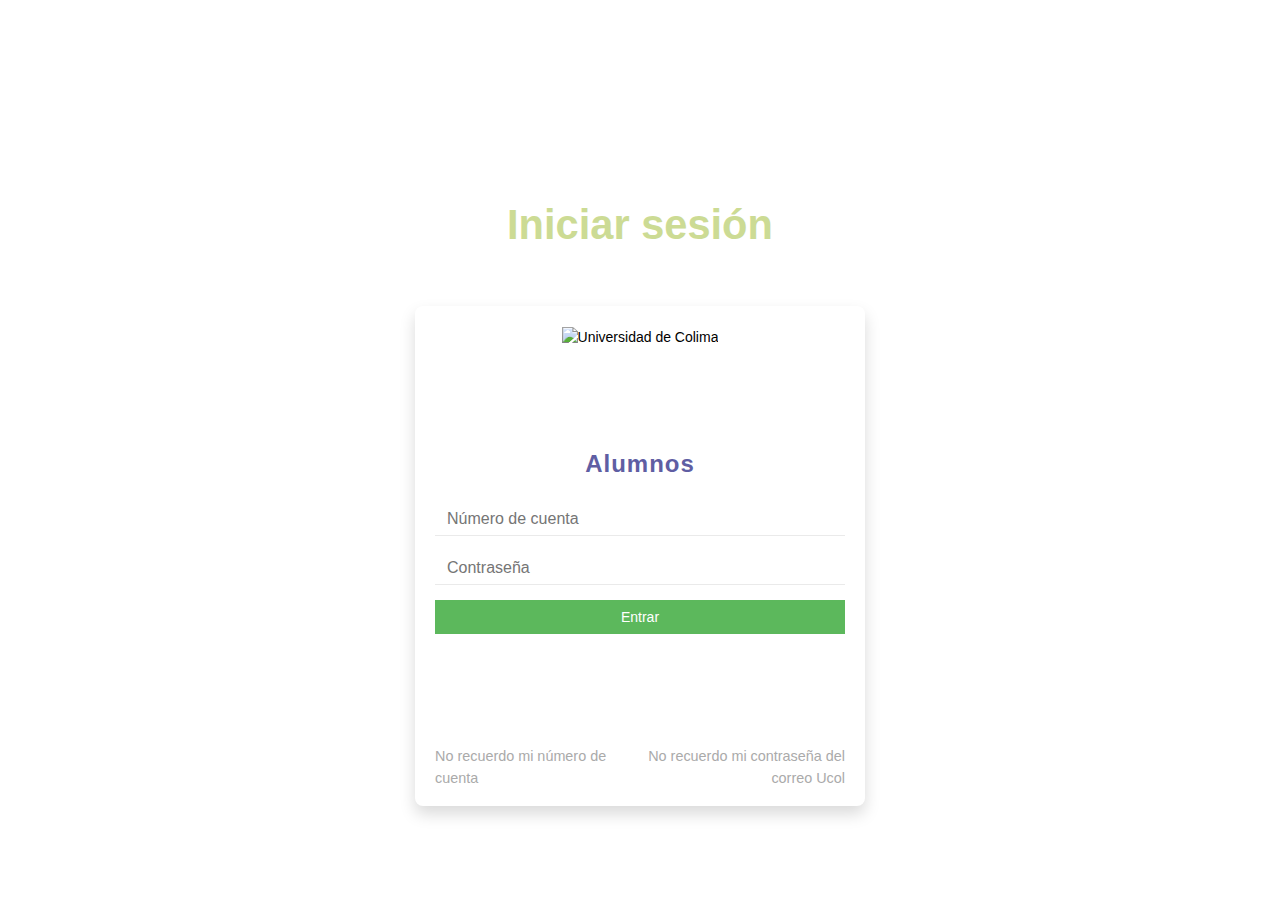
==== index.html @ 31c39993 "siceuc redesing" ====
<!DOCTYPE html>
<html lang="en" style class=" js flexbox flexboxlegacy canvas canvastext webgl no-touch geolocation postmessage no-websqldatabase indexeddb hashchange history draganddrop websockets rgba hsla multiplebgs backgroundsize borderimage borderradius boxshadow textshadow opacity cssanimations csscolumns cssgradients cssreflections csstransforms csstransforms3d csstransitions fontface generatedcontent video audio localstorage sessionstorage webworkers no-applicationcache svg inlinesvg smil svgclippaths">
    
<head>
    <!-- Tus enlaces existentes -->
    <meta charset="UTF-8">
    <meta http-equiv="X-UA-Compatible" content="IE=edge">
    <meta name="viewport" content="width=device-width, initial-scale=1.0">
    <!-- <link href="https://cdn.jsdelivr.net/npm/bootstrap@5.3.0-alpha1/dist/css/bootstrap.min.css" rel="stylesheet" integrity="sha384-GLhlTQ8iRABdZLl6O3oVMWSktQOp6b7In1Zl3/Jr59b6EGGoI1aFkw7cmDA6j6gD" crossorigin="anonymous"> -->
    <link rel="stylesheet" href='./css/homePage.css'>
    <title>SICEUC</title>
    <!-- Icono pestaña -->
    <link rel="shortcut icon" href="https://siceuc2.ucol.mx/cultural/Assets/images/logo-sitio/logo_udec_circle.png" type="image/x-icon">
    <!-- Agrega jQuery -->
    <script src="https://code.jquery.com/jquery-3.7.1.js" integrity="sha256-eKhayi8LEQwp4NKxN+CfCh+3qOVUtJn3QNZ0TciWLP4=" crossorigin="anonymous"></script>

    <!-- Otros estilos o scripts que necesites -->
</head>
<body>
    <!-- Encabezado -->
    <header class="main-header" id="header-container">
    </header>

    <script>
        // Cargar el encabezado con jQuery
        $(document).ready(function() {
            $("#header-container").load("src/header.html");
        });

        // Tu código JavaScript existente
    </script>

    <main class="main-content">
        <section class="container">
            <h2 class="title">Iniciar sesión</h2>
            <div class="login-form custom-card">
                <div class="login-form__logo">
                    <img src="https://siceuc2.ucol.mx/cultural/Assets/images/logo-sitio/logo_udec_circle.png" title="Universidad de Colima">
                </div>
                <div class="login-form__content">
                    <form method="post" class="form" novalidate="novalidate">
                        <input name="__RequestVerificationToken" type="hidden" value="ofzz5WLjTvuJb46Nli6tDVLuYkbbyh9YigRYWRlLOcjr4gD1P6aUFWO3AY60rYMm9Lrqje1QdmLwKec4j9kSbZ532_sO10HjIbiiGjCNwGA1">
                        <h2 class="subtitle">Alumnos</h2>
                        <div class="form-group col-xs-12">
                            <input autocomplete="off" class="form-control" data-val="true" data-val-number="El campo Número de cuenta debe ser un número." data-val-required="Este campo es requerido" id="al_cuenta" name="al_cuenta" placeholder="Número de cuenta" type="number" value="" maxlength="8">
                            <span class="field-validation-valid" data-valmsg-for="al_cuenta" data-valmsg-replace="true"></span>
                        </div>
                        <div class="form-group col-xs-12">
                            <input autocomplete="off" class="form-control" data-val="true" data-val-required="Este campo es requerido" id="al_clave" name="al_clave" placeholder="Contraseña" type="password">
                            <span class="field-validation-valid" data-valmsg-for="al_clave" data-valmsg-replace="true"></span>
                        </div>
                        <div class="form-group col-xs-12">
                            <button class="btn btn-success btn-block login" type="submit">Entrar</button>
                        </div>
                    </form>
                </div>
                <div class="login-form__help">
                    <span data-toggle="modal" data-target="#account-modal">
                        No recuerdo mi número de cuenta
                    </span>
                    <span data-toggle="modal" data-target="#password-modal">
                        No recuerdo mi contraseña del correo Ucol
                    </span>
                </div>
            </div>
        </section>
    </main>

    <!-- Pie de página -->
    <div id="footer-container"></div>

    <script>
        // Cargar el pie de página con jQuery
        $(document).ready(function() {
            //Con otro metodo
            $("#menu-container").load("src/menu.html");
        });
    </script>
</body>
</html>
---- css/homePage.css ----
* {
	margin: 0;
	padding: 0;
	box-sizing: border-box;
	font-family: var(--fuenteUcol);
}
*,
*:before,
*:after {
	-webkit-box-sizing: border-box;
	-moz-box-sizing: border-box;
	box-sizing: border-box;
}
body {
	font-family: var(--fuenteUcol);
	font-size: 14px;
	line-height: 1.5;
	text-align: left;
	margin-bottom: 1rem;
}
:root {
	--colorUcol: #ccdb94;
	--fuenteUcol: "Poppins", sans-serif;
	--primary: #5f5ea3;
	--secondary: #ccdb94;
	--neutral-500: #aaaaaa;
	--neutral-200: #fafafa;
	--neutral-300: #eaeaea;
	--neutral-600: #777777;
	--neutral-700: #465d72;
	--neutral-800: #1a1c2b;
	--semantic-error-000: #ffcccd;
	--semantic-error-900: #d95f61;
	--neutral-000: #ffffff;
	--semantic-info-000: #b4bceb;
	--semantic-info-900: #6777d1;
	--semantic-warning-900: #d9ac43;
	--semantic-warning-000: #ffefcc;
}
/* Fuente NUEVA */
.main-header {
	display: flex;
	height: 82px;
	justify-content: center;
	position: fixed;
	width: 100%;
	/* Poner siempre encima */
	z-index: 100;
}
.main-header__border {
	background-color: #b3c479;
	height: 25px;
	position: absolute;
	width: 100%;
}
.main-header__container {
	align-items: center;
	display: flex;
	justify-content: space-around;
	max-width: 1360px;
	position: relative;
	width: 100%;
}
.main-header__container > div {
	align-items: center;
	color: var(--neutral-800);
	display: flex;
	flex: 1;
	font-weight: 500;
	justify-content: center;
	padding-top: 20px;
	width: 100%;
}
.main-header__container .main-header__logo {
	align-items: center;
	background-color: var(--neutral-000);
	border-bottom-left-radius: 80px;
	border-bottom-right-radius: 80px;
	box-shadow: 0 0.5rem 1rem rgba(0, 0, 0, 0.15);
	display: flex;
	justify-content: center;
	height: 80px;
	margin-top: -20px;
	width: 300px;
	z-index: 10;
}
.main-header__container .module-title {
	display: flex;
	justify-content: flex-start;
	left: 0;
	padding-left: 10px;
	position: absolute;
}

@media only screen and (max-width: 600px) {
	.main-header__container .module-title .subtitle {
		display: none;
	}
}
@media screen and (max-width: 600px) {
    .main-header__container .module-title .short-subtitle {
        display: block;
    }
}
.main-header__container .module-title .subtitle {
	font-size: 12px;
	text-align: left;
}
.main-header__container .module-title .short-subtitle {
	display: none;
	font-size: 16px;
}
.subtitle {
	color: #5f5ea3;
	font-family: "Poppins", sans-serif !important;
	font-size: 24px;
	font-weight: 600;
	letter-spacing: 1px;
	margin: 0 0 20px 0;
	text-align: center;
}
.main-header .main-header__logo img {
	max-width: 180px;
	opacity: 0.6;
}
img {
	vertical-align: middle;
	border: 0;
}
.main-content {
	display: flex;
	justify-content: center;
	height: calc(100vh - 100px);
	padding-top: 100px;
}
#tituloSiceuc {
	font-size: 1.3rem;
	font-weight: 600;
	text-align: center;
	padding: 0.2rem;
	background-color: gainsboro;
}
.container {
	align-items: center;
	display: flex;
	flex-direction: column;
	height: calc(100vh - 100px);
	justify-content: center;
	width: 100vw;
}
.container {
	padding-right: 15px;
	padding-left: 15px;
	margin-right: auto;
	margin-left: auto;
}

.title {
	color: #ccdb94;
	font-family: "Poppins", sans-serif !important;
	font-size: calc(1.8rem + 1vw);
	font-weight: 700;
	margin-bottom: 50px;
	text-align: center;
}
h2,
.h2 {
	font-size: 30px;
}
.login-form {
	align-items: center;
	background-color: var(--neutral-000);
	border-radius: 8px;
	display: flex;
	flex-direction: column;
	height: 500px;
	justify-content: space-around;
	max-width: 450px;
	width: 100%;
}
.custom-card {
	background-color: var(--neutral-000);
	border-radius: 8px;
	box-shadow: 0 0.5rem 1rem rgba(0, 0, 0, 0.15);
	padding: 20px;
}
.login-form__logo {
	height: 100px;
}
.login-form__content {
	align-items: center;
	display: flex;
	flex: 1;
	flex-direction: column;
	padding: 20px 0;
	width: 100%;
}
.form {
	align-items: center;
	display: flex;
	flex-direction: column;
	justify-content: center;
	width: 100%;
}
.titleAd {
	font-family: "Poppins", sans-serif !important;
	font-size: 1.3rem;
	font-weight: 700;
	text-align: center;
	text-transform: uppercase;
	letter-spacing: 4px;
}
.titleAd1 {
	font-family: "Poppins", sans-serif !important;
	font-size: 1.3rem;
	font-weight: 700;
	text-align: center;
	text-transform: uppercase;
	letter-spacing: 4px;
	color: #ccdb94;
}
.subtitle {
	color: var(--primary);
	font-family: "Poppins", sans-serif !important;
	font-size: 24px;
	font-weight: 600;
	letter-spacing: 1px;
	margin: 0 0 20px 0;
	text-align: center;
}
.form-group {
	margin-bottom: 15px;
}
.col-xs-12 {
	width: 100%;
}
.form input {
	border: none;
	border-bottom: 1px solid var(--neutral-300);
	border-radius: 0;
	box-shadow: none;
	color: var(--neutral-600);
	font-size: 1rem;
	outline: none;
	-webkit-box-shadow: none;
}
.form input:focus {
	border-bottom: 1px solid var(--primary);
	box-shadow: none;
	-webkit-box-shadow: none;
}
/* validaciones */
/* input.form-control:focus, textarea.form-control:focus, div.input-validation-error .select2-choice:focus {
    border-color: #953b39;
    -webkit-box-shadow: inset 0 1px 1px rgba(0, 0, 0, 0.075), 0 0 6px #d59392;
    box-shadow: inset 0 1px 1px rgba(0, 0, 0, 0.075), 0 0 6px #d59392;
  } */
.form-control:focus {
	border-color: #66afe9;
	outline: 0;
	-webkit-box-shadow: inset 0 1px 1px rgba(0, 0, 0, 0.075),
		0 0 8px rgba(102, 175, 233, 0.6);
	box-shadow: inset 0 1px 1px rgba(0, 0, 0, 0.075),
		0 0 8px rgba(102, 175, 233, 0.6);
}
.form-control {
	display: block;
	width: 100%;
	height: 34px;
	padding: 6px 12px;
	font-size: 5px;
	line-height: 1.428571429;
	color: #555555;
	vertical-align: middle;
	background-color: #ffffff;
	border: 1px solid #cccccc;
	border-radius: 4px;
	-webkit-box-shadow: inset 0 1px 1px rgba(0, 0, 0, 0.075);
	box-shadow: inset 0 1px 1px rgba(0, 0, 0, 0.075);
	-webkit-transition: border-color ease-in-out 0.15s,
		box-shadow ease-in-out 0.15s;
	transition: border-color ease-in-out 0.15s, box-shadow ease-in-out 0.15s;
}
button,
input,
select[multiple],
textarea {
	background-image: none;
}
input,
button,
select,
textarea {
	font-family: inherit;
	font-size: inherit;
	line-height: inherit;
}
button,
input {
	line-height: normal;
}
.btn {
	border-radius: 0px;
}
.btn-block {
	display: block;
	width: 100%;
	padding-right: 0;
	padding-left: 0;
}
.btn {
	display: inline-block;
	padding: 6px 12px;
	margin-bottom: 0;
	font-size: 14px;
	font-weight: normal;
	line-height: 1.428571429;
	text-align: center;
	white-space: nowrap;
	vertical-align: middle;
	cursor: pointer;
	border: 1px solid transparent;
	-webkit-user-select: none;
	-moz-user-select: none;
	-ms-user-select: none;
	-o-user-select: none;
	user-select: none;
}
.btn-success {
	color: #ffffff;
	background-color: #5cb85c;
	border-color: #4cae4c;
}
.btn {
	display: inline-block;
	padding: 6px 12px;
	margin-bottom: 0;
	font-size: 14px;
	font-weight: normal;
	line-height: 1.428571429;
	text-align: center;
	white-space: nowrap;
	vertical-align: middle;
	cursor: pointer;
	border: 1px solid transparent;
	-webkit-user-select: none;
	-moz-user-select: none;
	-ms-user-select: none;
	-o-user-select: none;
	user-select: none;
}
.btn-success:hover,
.btn-success:focus,
.btn-success:active,
.btn-success.active,
.open .dropdown-toggle.btn-success {
	color: #ffffff;
	background-color: #47a447;
	border-color: #398439;
}
.btn:hover,
.btn:focus {
	text-decoration: none;
}
.login-form__help {
	display: flex;
	height: 40px;
	justify-content: space-between;
	width: 100%;
}
.login-form__help span {
	color: var(--neutral-500);
	cursor: pointer;
	font-size: 0.9rem;
}
.login-form__help span:hover {
	color: var(--primary);
}
.login-form__help span:last-of-type {
	text-align: right;
}
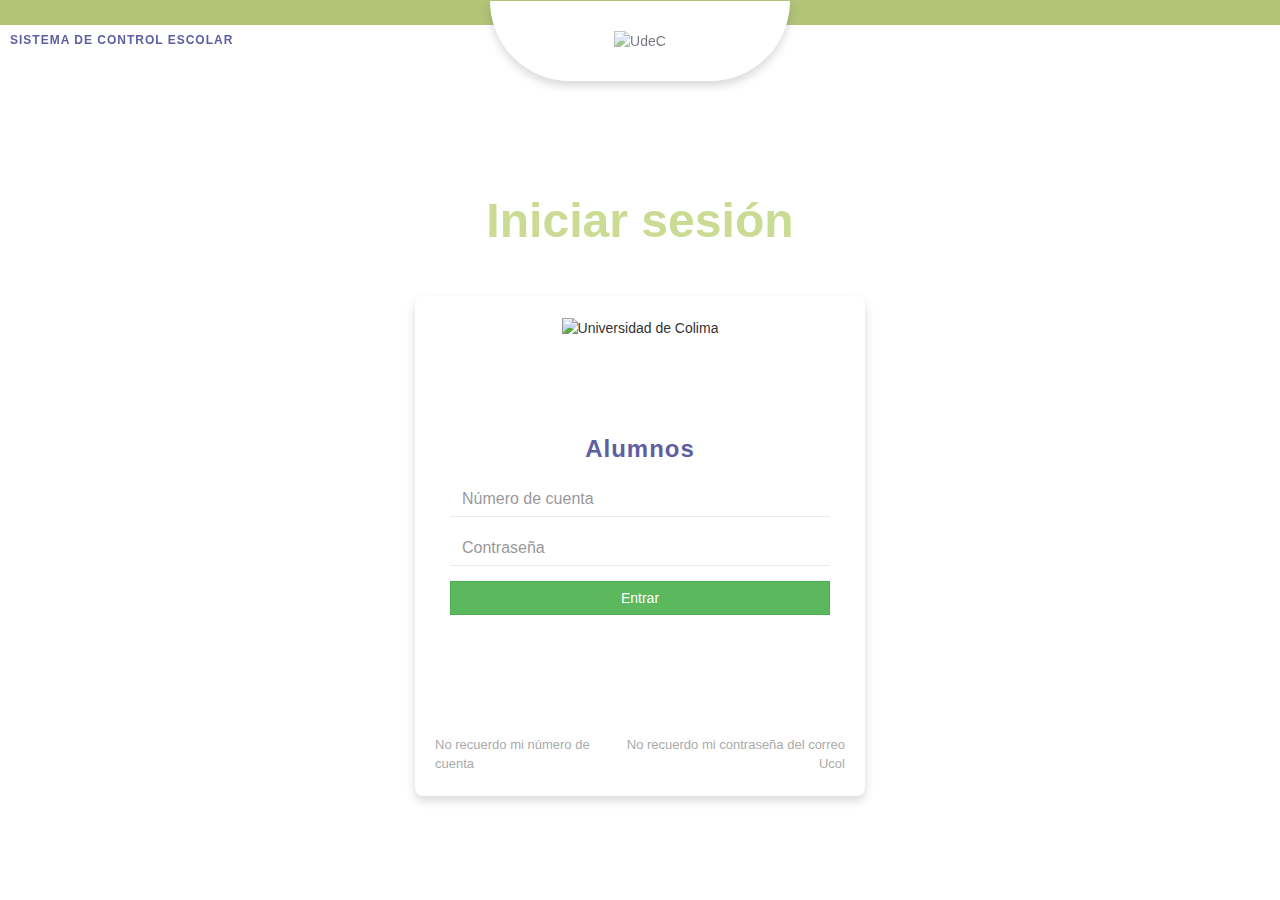
==== commit debde132: "main and new styles" ====
--- a/index.html
+++ b/index.html
@@ -8,6 +8,19 @@
     <meta name="viewport" content="width=device-width, initial-scale=1.0">
     <!-- <link href="https://cdn.jsdelivr.net/npm/bootstrap@5.3.0-alpha1/dist/css/bootstrap.min.css" rel="stylesheet" integrity="sha384-GLhlTQ8iRABdZLl6O3oVMWSktQOp6b7In1Zl3/Jr59b6EGGoI1aFkw7cmDA6j6gD" crossorigin="anonymous"> -->
     <link rel="stylesheet" href='./css/homePage.css'>
+    <link rel="stylesheet" href="css/base2023.css">
+    <link rel="stylesheet" href="css/base.css">
+    <link rel="stylesheet" href="css/panel.css">
+    <link rel="stylesheet" href="css/bootstrap.css">
+    <link rel="stylesheet" href="css/student-layout.css">
+    <link rel="stylesheet" href="css/plugins/jquery-ui.css">
+    <script src="assets/js/shared/libs/base.js"></script>
+    <script src="assets/js/shared/libs/bootstrap.min.js"></script>
+    <script src="assets/js/shared/libs/jquery-1.10.2.min.js"></script>
+    <script src="assets/js/shared/libs/modernizr-2.6.2.js"></script>
+    <script src="assets/js/shared/libs/respond.min.js"></script>
+    <script src="assets/js/shared/plugins/jquery-ui.min.js"></script>
+    <script src="assets/js/shared/plugins/jquery.bootbox.min.js"></script>
     <title>SICEUC</title>
     <!-- Icono pestaña -->
     <link rel="shortcut icon" href="https://siceuc2.ucol.mx/cultural/Assets/images/logo-sitio/logo_udec_circle.png" type="image/x-icon">
@@ -24,7 +37,7 @@
     <script>
         // Cargar el encabezado con jQuery
         $(document).ready(function() {
-            $("#header-container").load("src/header.html");
+            $("#header-container").load("src/components/header.html");
         });
 
         // Tu código JavaScript existente
@@ -38,8 +51,9 @@
                     <img src="https://siceuc2.ucol.mx/cultural/Assets/images/logo-sitio/logo_udec_circle.png" title="Universidad de Colima">
                 </div>
                 <div class="login-form__content">
-                    <form method="post" class="form" novalidate="novalidate">
-                        <input name="__RequestVerificationToken" type="hidden" value="ofzz5WLjTvuJb46Nli6tDVLuYkbbyh9YigRYWRlLOcjr4gD1P6aUFWO3AY60rYMm9Lrqje1QdmLwKec4j9kSbZ532_sO10HjIbiiGjCNwGA1">
+                    <!-- <form method="post" action="inicio.html" class="form" novalidate="novalidate"> -->
+                    <form action="inicio.html" class="form" novalidate="novalidate">
+                        <!-- Agrega tu ruta de procesamiento en el atributo action -->
                         <h2 class="subtitle">Alumnos</h2>
                         <div class="form-group col-xs-12">
                             <input autocomplete="off" class="form-control" data-val="true" data-val-number="El campo Número de cuenta debe ser un número." data-val-required="Este campo es requerido" id="al_cuenta" name="al_cuenta" placeholder="Número de cuenta" type="number" value="" maxlength="8">
@@ -65,16 +79,8 @@
             </div>
         </section>
     </main>
-
+    <script src="./src/js/login.js"></script>
     <!-- Pie de página -->
     <div id="footer-container"></div>
-
-    <script>
-        // Cargar el pie de página con jQuery
-        $(document).ready(function() {
-            //Con otro metodo
-            $("#menu-container").load("src/menu.html");
-        });
-    </script>
 </body>
 </html>
--- a/css/homePage.css
+++ b/css/homePage.css
@@ -31,6 +31,7 @@
 	--neutral-800: #1a1c2b;
 	--semantic-error-000: #ffcccd;
 	--semantic-error-900: #d95f61;
+	--semantic-error-901: #9f2e30;
 	--neutral-000: #ffffff;
 	--semantic-info-000: #b4bceb;
 	--semantic-info-900: #6777d1;
@@ -98,9 +99,9 @@
 	}
 }
 @media screen and (max-width: 600px) {
-    .main-header__container .module-title .short-subtitle {
-        display: block;
-    }
+	.main-header__container .module-title .short-subtitle {
+		display: block;
+	}
 }
 .main-header__container .module-title .subtitle {
 	font-size: 12px;
@@ -240,7 +241,7 @@
 	border-radius: 0;
 	box-shadow: none;
 	color: var(--neutral-600);
-	font-size: 1rem;
+	font-size: 1.6rem;
 	outline: none;
 	-webkit-box-shadow: none;
 }
@@ -268,7 +269,7 @@
 	width: 100%;
 	height: 34px;
 	padding: 6px 12px;
-	font-size: 5px;
+	font-size: 15px;
 	line-height: 1.428571429;
 	color: #555555;
 	vertical-align: middle;
@@ -371,7 +372,7 @@
 .login-form__help span {
 	color: var(--neutral-500);
 	cursor: pointer;
-	font-size: 0.9rem;
+	font-size: 1.3rem;
 }
 .login-form__help span:hover {
 	color: var(--primary);
@@ -379,3 +380,113 @@
 .login-form__help span:last-of-type {
 	text-align: right;
 }
+.nugget .profile-picture {
+	/* Que la imagen se ponga dentro */
+	background-position: center;
+	background-size: cover;
+	background-repeat: no-repeat;
+	border-radius: 50%;
+	height: 100%;
+	width: 100%;
+	margin: 0 auto;
+}
+.custom-card {
+	margin-bottom: 30px;
+}
+.custom-card__content {
+	display: flex;
+	align-items: center; /* Centra verticalmente los elementos */
+}
+aside.bg-profile {
+	flex: 1; /* Ocupa todo el espacio disponible */
+	max-width: 100px; /* Ajusta el ancho del aside según sea necesario */
+	margin-right: 20px;
+}
+aside img {
+	/* Hacer circulo perfecto */
+	border-radius: 50%;
+}
+section {
+	flex: 2; /* Ocupa el doble de espacio que el aside */
+}
+/* Estilos adicionales según sea necesario */
+.profile-picture {
+	max-width: 100%;
+	height: auto;
+	border-radius: 50%;
+}
+.menu-session {
+	display: flex;
+	justify-content: space-between;
+	align-items: center;
+	margin-bottom: 20px;
+	list-style: none;
+}
+.menu-session ul {
+	list-style: none;
+}
+.menu-session li {
+	padding: 5px 10px;
+	border-radius: 5px;
+	margin-right: 10px;
+	margin-bottom: 10px;
+}
+.menu-session li:nth-last-child(1) {
+	/* Dar formato de boton */
+	border: 1px solid #ccc;
+	background-color: var(--semantic-error-900);
+	a {
+		color: white;
+	}
+	border-radius: 5px;
+	padding: 5px 10px;
+	cursor: pointer;
+	margin-bottom: 10px;
+}
+.menu-session li a {
+	color: var(--neutral-800);
+	text-decoration: none;
+}
+.menu-session li:hover:not(li:nth-last-child(1)), li.active {
+	a {
+		color: white;
+		text-decoration: none;
+		background-color: var(--primary);
+	}
+	color: white;
+	text-decoration: none;
+	background-color: var(--primary);
+}
+.menu-session li:nth-last-child(1):hover {
+	color: white;
+	text-decoration: none;
+	background-color: var(--semantic-error-901);
+}
+
+.main-container-centered {
+	margin-top: 100px !important;
+}
+.resume1 {
+	display: flex;
+	align-items: center;
+    width: 100% !important;
+    justify-content: center;
+}
+
+.resume__item {
+	flex: 0 0 auto; /* Deja que los elementos tengan su propio tamaño y no crezcan */
+	margin-right: 10px; /* Agrega margen entre los elementos (ajusta según sea necesario) */
+	padding: 10px; /* Añade relleno para mejorar la apariencia */
+}
+.resume__item .name{
+    font-size: 1.5rem;
+    font-weight: 600;
+    color: var(--primary);
+}
+.card-acts{
+    align-items: center;
+    text-align: center;
+    width: 100% !important;
+
+}
+
--- a/css/base2023.css
+++ b/css/base2023.css
@@ -0,0 +1,379 @@
+:root {
+    --primary: #5F5EA3;
+    --secondary: #CCDB94;
+    --neutral-500: #AAAAAA;
+    --neutral-200: #fafafa;
+    --neutral-300: #eaeaea;
+    --neutral-600: #777777;
+    --neutral-700: #465D72;
+    --neutral-800: #1A1C2B;
+    --semantic-error-000: #FFCCCD;
+    --semantic-error-900: #D95F61;
+    --neutral-000: #FFFFFF;
+    --semantic-info-000: #B4BCEB;
+    --semantic-info-900: #6777D1;
+    --semantic-warning-900: #D9AC43;
+    --semantic-warning-000: #FFEFCC;
+}
+
+body {
+    font-family: 'Poppins', sans-serif !important;
+}
+
+.main-header {
+    display: flex;
+    height: 82px;
+    justify-content: center;
+    position: fixed;
+    width: 100%;
+    z-index: 9;
+}
+
+.main-header__border {
+    background-color: #B3C479;
+    height: 25px;
+    position: absolute;
+    width: 100%;
+}
+
+.main-header__container {
+    align-items: center;
+    display: flex;
+    justify-content: space-around;
+    max-width: 1360px;
+    position: relative;
+    width: 100%;
+}
+
+    .main-header__container > div {
+        align-items: center;
+        color: var(--neutral-800);
+        display: flex;
+        flex: 1;
+        font-weight: 500;
+        justify-content: center;
+        padding-top: 20px;
+        width: 100%;
+    }
+
+    .main-header__container .module-title {
+        display: flex;
+        justify-content: flex-start;
+        left: 0;
+        padding-left: 10px;
+        position: absolute;
+    }
+
+        .main-header__container .module-title .subtitle {
+            font-size: 12px;
+            text-align: left;
+        }
+
+        .main-header__container .module-title .short-subtitle {
+            display: none;
+            font-size: 16px;
+        }
+
+@media only screen and (max-width: 600px) {
+    .main-header__container .module-title .subtitle {
+        display: none;
+    }
+
+    .main-header__container .module-title .short-subtitle {
+        display: block;
+    }
+}
+
+.user-data {
+    align-items: center;
+    display: flex;
+    justify-content: flex-start;
+    width: 100%;
+}
+
+    .user-data .nugget {
+        align-items: center;
+        background-color: var(--secondary);
+        border-radius: 100%;
+        color: var(--neutral-000);
+        display: flex;
+        font-size: 16px;
+        font-weight: 600;
+        height: 30px;
+        justify-content: center;
+        margin-right: 10px;
+        width: 30px;
+    }
+
+    .user-data .name {
+        align-items: center;
+        color: var(--primary);
+        display: flex;
+        font-size: 16px;
+        flex: 1;
+        justify-content: flex-start;
+        margin-right: 20px;
+        width: 20vw;
+    }
+
+@media only screen and (max-width: 800px) {
+    .main-header__container .user-data .name {
+        display: none;
+    }
+}
+
+.main-header__container .main-header__logo {
+    align-items: center;
+    background-color: var(--neutral-000);
+    border-bottom-left-radius: 80px;
+    border-bottom-right-radius: 80px;
+    box-shadow: 0 .5rem 1rem rgba(0,0,0,.15);
+    display: flex;
+    justify-content: center;
+    height: 80px;
+    margin-top: -20px;
+    width: 300px;
+    z-index: 2;
+}
+
+.main-header .main-header__logo img {
+    max-width: 180px;
+    opacity: .6;
+}
+
+.main-header .actions a {
+    align-items: center;
+    background-color: var(--primary);
+    border-radius: 7px;
+    color: var(--neutral-000);
+    display: flex;
+    font-weight: 600;
+    justify-content: center;
+    padding: 5px 20px;
+    text-decoration: none;
+    width: 80px;
+}
+
+    .main-header .actions a:hover {
+        background-color: var(--semantic-info-900);
+    }
+
+
+@media only screen and (max-width: 800px) {
+    .main-header .actions {
+        position: absolute;
+    }
+}
+
+
+.main-content {
+    display: flex;
+    justify-content: center;
+    height: calc(100vh - 100px);
+    padding-top: 100px;
+}
+
+/**************************************************/
+
+
+.custom-card {
+    background-color: var(--neutral-000);
+    border-radius: 8px;
+    box-shadow: 0 .5rem 1rem rgba(0,0,0,.15);
+    padding: 20px;
+}
+
+.extended-card {
+    padding: 0;
+}
+
+/**************************************************/
+
+.bg-transparent {
+    background-color: transparent;
+}
+
+.color-primary {
+    color: var(--primary) !important;
+}
+
+.color-warning {
+    color: var(--semantic-warning-900) !important;
+}
+
+.color-secondary {
+    color: var(--secondary);
+}
+
+
+.bold-600 {
+    font-weight: 600;
+}
+
+.highlight {
+    color: var(--semantic-info-900);
+    font-weight: 700;
+}
+
+.text-ellipsis {
+    overflow: hidden;
+    text-overflow: ellipsis;
+}
+
+.link {
+    color: var(--semantic-info-900);
+    cursor: pointer;
+    font-weight: 700;
+}
+
+/**************************************************/
+.title {
+    color: var(--secondary);
+    font-family: 'Poppins', sans-serif !important;
+    font-size: calc(2.25rem + 2vw);
+    font-weight: 700;
+    margin-bottom: 50px;
+    text-align: center;
+}
+
+.title-message {
+    color: var(--primary);
+    font-family: 'Poppins', sans-serif !important;
+    font-size: calc(2.25rem + .3vw);
+    font-weight: 700;
+    margin-top: -50px;
+    text-align: center;
+}
+
+.subtitle {
+    color: var(--primary);
+    font-family: 'Poppins', sans-serif !important;
+    font-size: 24px;
+    font-weight: 600;
+    letter-spacing: 1px;
+    margin: 0 0 20px 0;
+    text-align: center;
+}
+
+.subtitle-primary-variant {
+    color: var(--secondary);
+    font-family: 'Poppins', sans-serif !important;
+    font-size: 18px;
+    font-weight: 600;
+    letter-spacing: 1px;
+    margin: 0 0 20px 0;
+    text-align: center;
+}
+/**************************************************/
+input.input-validation-error, div.input-validation-error .select2-choice, textarea.input-validation-error {
+    border-color: var(--semantic-error-900) !important;
+}
+
+/**************************************************/
+
+.custom-alert {
+    background-color: var(--semantic-error-000);
+    border-radius: 3px;
+    color: var(--semantic-error-900);
+    font-size: 12px;
+    font-weight: 600;
+    padding: 15px 25px;
+    text-align: center;
+    width: 100%;
+}
+
+.custom-warning-alert {
+    background-color: var(--semantic-warning-000);
+    color: var(--semantic-warning-900);
+}
+
+.custom-info-alert {
+    background-color: var(--semantic-info-000);
+    color: var(--semantic-info-900);
+}
+
+/***************************************************/
+.banner {
+    align-items: center;
+    background: linear-gradient(144deg,rgb(142,102,255) 15%,rgb(89,162,255) 100%);
+    color: var(--neutral-000);
+    display: flex;
+    margin-bottom: 30px;
+    padding: 40px;
+    position: relative;
+    width: 100%;
+}
+
+.banner .title {
+    color: var(--neutral-000);
+    font-size: 22px;
+    font-weight: 600;
+    margin: 0 0 10px;
+    text-align: left;
+}
+
+
+/**************************************************/
+.modal {
+    overflow: hidden !important;
+}
+
+.modal-backdrop.in {
+    filter: blur(10px);
+    background: white;
+}
+
+.modal-dialog {
+    align-items: center;
+    display: flex;
+    height: 100vh;
+    justify-content: center;
+    overflow-y: auto;
+    width: 100vw;
+}
+
+.modal-content {
+    border: none;
+    height: auto;
+    min-height: 30%;
+    padding: 25px;
+    width: 50%;
+}
+
+@media only screen and (max-width: 800px) {
+    .modal-content {
+        height: auto;
+        width: 70%;
+    }
+}
+
+@media only screen and (max-width: 600px) {
+    .modal-content {
+        height: auto;
+        width: 100%;
+    }
+}
+
+.close-modal {
+    background-color: var(--neutral-800);
+    border: none;
+    border-radius: 100px;
+    color: var(--neutral-000);
+    font-size: 30px;
+    height: 40px;
+    position: absolute;
+    right: 0px;
+    top: -50px;
+    width: 40px;
+}
+
+/**************************************************/
+
+.divider {
+    border-bottom: 1px solid var(--neutral-300);
+    margin: 10px 0;
+}
+
+.margin-y-5 {
+    margin: 15px 0;
+}--- a/css/base.css
+++ b/css/base.css
@@ -0,0 +1,399 @@
+/*-----------------------------------------*/
+/*-----------------------------------------*/
+/*-----------------------------------------*/
+/*-----------------------------------------*/
+/*RESET*/
+/*-----------------------------------------*/
+/*-----------------------------------------*/
+html,
+body,
+ul,
+ol {
+  margin: 0;
+  padding: 0;
+}
+
+/*-----------------------------------------*/
+/*-----------------------------------------*/
+/*-----------------------------------------*/
+/*-----------------------------------------*/
+/*THEME*/
+/*-----------------------------------------*/
+/*-----------------------------------------*/
+body {
+  margin: 0;
+  padding: 0;
+  font-family: "Roboto", sans-serif;
+  color: #666;
+}
+
+/*-----------------------------------------*/
+/*-----------------------------------------*/
+/*-----------------------------------------*/
+/*-----------------------------------------*/
+/*MIXIN*/
+/*-----------------------------------------*/
+/*-----------------------------------------*/
+/*usage ==> .box { @include border-radius(10px); } */
+/*-----------------------------------------*/
+/*-----------------------------------------*/
+/*-----------------------------------------*/
+/*-----------------------------------------*/
+/*HEADER*/
+/*-----------------------------------------*/
+/*-----------------------------------------*/
+.header {
+  background-color: #669934;
+  border-top: 4px solid #344860;
+  height: 81px;
+  margin-bottom: 0px;
+  -webkit-box-shadow: 0px 3px 5px -1px #b3b1b3;
+  -moz-box-shadow: 0px 3px 5px -1px #b3b1b3;
+  box-shadow: 0px 3px 5px -1px #b3b1b3;
+}
+
+.header div {
+  height: 100%;
+  float: none;
+  padding-top: 4px;
+}
+
+.header img {
+  max-width: 100%;
+  vertical-align: middle;
+  margin-top: 0px;
+  border: 0;
+}
+
+.header .lblLarge, .header .lblShort {
+  margin-top: -16px;
+  margin-left: 50px;
+  color: white;
+  font-size: .8em;
+}
+
+.header .lblShort {
+  margin-top: -10px;
+  margin-left: 30px;
+}
+
+    #navbar-parciales .label-parcial {
+        font-size: 11px;
+        padding: 5px;
+    }
+
+@media screen and (max-width: 767px) and (min-width: 10px) {
+    #navbar-parciales .hidde-parcial{
+        display: none;
+    }
+}
+
+@media screen and (max-width: 767px) and (min-width: 413px) {
+  .header .lblShort {
+    margin-top: -16px;
+    margin-left: 45px;
+  }
+}
+
+@media screen and (max-width: 413px) and (min-width: 322px) {
+  .header .lblShort {
+    margin-top: -10px;
+    margin-left: 35px;
+  }
+}
+
+/*-----------------------------------------*/
+/*-----------------------------------------*/
+/*-----------------------------------------*/
+/*-----------------------------------------*/
+/*ALERT*/
+/*-----------------------------------------*/
+/*-----------------------------------------*/
+.alert {
+  margin-bottom: 30px;
+  margin-top: 30px;
+}
+
+/*-----------------------------------------*/
+/*-----------------------------------------*/
+/*-----------------------------------------*/
+/*-----------------------------------------*/
+/*SECTION*/
+/*-----------------------------------------*/
+/*-----------------------------------------*/
+.section .header-section {
+  position: relative;
+  float: none;
+}
+
+.section .header-section .title {
+  margin-top: 30px;
+  margin-bottom: 0px;
+  font-size: 40px;
+  font-weight: normal;
+  float: none;
+  color: #333;
+}
+
+.section .header-section .description {
+  font-size: 15px;
+  color: #999;
+  float: none;
+}
+
+.section .header-section .opciones {
+  z-index: 2;
+  margin-top: 45px;
+  text-align: right;
+  float: none;
+}
+
+.section .header-section .opciones ul {
+  list-style: none;
+}
+
+.section .header-section .opciones ul li {
+  display: inline-block;
+}
+
+/*-----------------------------------------*/
+/*-----------------------------------------*/
+/*-----------------------------------------*/
+/*-----------------------------------------*/
+/*MENU LATERAL*/
+/*-----------------------------------------*/
+/*-----------------------------------------*/
+.filtros {
+  overflow: auto;
+  overflow-x: hidden;
+  height: 80%;
+  padding: 10px;
+}
+
+.filtros .formulario {
+  font-size: 10px;
+}
+
+/*-----------------------------------------*/
+/*-----------------------------------------*/
+/*-----------------------------------------*/
+/*-----------------------------------------*/
+/*FORMULARIO*/
+/*-----------------------------------------*/
+/*-----------------------------------------*/
+.formulario .subsection h3 {
+  font-weight: bold;
+  margin: 30px;
+  color: #aaa;
+  font-size: 18px;
+}
+
+.formulario .subsection .help-block {
+  margin-top: -30px;
+  margin-bottom: 30px;
+  color: #aaa;
+  margin-left: 30px;
+}
+
+.formulario .submit {
+  margin-top: 35px;
+}
+
+.btn{
+    border-radius: 0px;
+}
+
+.help{
+    font-size: 12px;
+    color: #aaa;
+}
+
+/*-----------------------------------------*/
+/*-----------------------------------------*/
+/*-----------------------------------------*/
+/*-----------------------------------------*/
+/*VALIDATION*/
+/*-----------------------------------------*/
+/*-----------------------------------------*/
+.require {
+  color: red;
+  font-weight: bold;
+}
+
+.field-validation-error {
+  display: none;
+}
+
+input.input-validation-error, div.input-validation-error .select2-choice, textarea.input-validation-error {
+  border: 1px solid #a94442;
+  -webkit-box-shadow: inset 0 1px 1px rgba(0, 0, 0, 0.075);
+  box-shadow: inset 0 1px 1px rgba(0, 0, 0, 0.075);
+  box-shadow: inset 0 1px 1px rgba(0, 0, 0, 0.075);
+}
+
+input.form-control:focus, textarea.form-control:focus, div.input-validation-error .select2-choice:focus {
+  border-color: #953b39;
+  -webkit-box-shadow: inset 0 1px 1px rgba(0, 0, 0, 0.075), 0 0 6px #d59392;
+  box-shadow: inset 0 1px 1px rgba(0, 0, 0, 0.075), 0 0 6px #d59392;
+}
+select.input-validation-error{
+  border-color: #953b39;
+  -webkit-box-shadow: inset 0 1px 1px rgba(0, 0, 0, 0.075), 0 0 6px #d59392;
+  box-shadow: inset 0 1px 1px rgba(0, 0, 0, 0.075), 0 0 6px #d59392;
+}
+
+/*-----------------------------------------*/
+/*-----------------------------------------*/
+/*-----------------------------------------*/
+/*-----------------------------------------*/
+/*FORMS*/
+/*-----------------------------------------*/
+/*-----------------------------------------*/
+.red {
+  color: red;
+}
+
+.black {
+  color: black;
+}
+
+.green {
+    color: green;
+}
+.bgreen{
+    background-color: green;
+}
+
+.gray{
+    color: #2D2D2D;
+}
+.bgray{
+    background-color: #2D2D2D;
+}
+
+.orange1{
+    color: #FA7753;
+}
+.borange1{
+    background-color: #FA7753;
+}
+
+.blue{
+    color: #1f60b6;
+}
+
+
+/*-----------------------------------------*/
+/*-----------------------------------------*/
+/*-----------------------------------------*/
+/*-----------------------------------------*/
+/*BUTTONS*/
+/*-----------------------------------------*/
+/*-----------------------------------------*/
+.btn-orange {
+    color: #ffffff;
+    background-color: #FA7753;
+    border-color: #FA7753;
+}
+
+.btn-orange:hover,
+.btn-orange:focus,
+.btn-orange:active,
+.btn-orange.active,
+.open .dropdown-toggle.btn-orange {
+    color: #ffffff;
+    background-color: #FA7753;
+    border-color: #FA7753;
+}
+
+.btn-orange :active,
+.btn-orange .active,
+.open .dropdown-toggle.btn-orange {
+    background-image: none;
+}
+
+/*-----------------------------------------*/
+/*-----------------------------------------*/
+/*-----------------------------------------*/
+/*-----------------------------------------*/
+/*TEXTS*/
+/*-----------------------------------------*/
+/*-----------------------------------------*/
+.text-orange {
+    color: #FA7753 !important;
+}
+
+.text-green {
+    color: #59832F !important;
+}
+
+.text-purple {
+    color: #8c5dc3 !important;
+}
+
+.text-blue {
+    color: #14235F !important;
+}
+
+.text-black {
+    color: black !important;
+}
+
+.text-red{
+    color: red !important;
+}
+
+.text-blue-light {
+    color: #5BC0DE !important;
+}
+
+
+/*-----------------------------------------*/
+/*-----------------------------------------*/
+/*-----------------------------------------*/
+/*-----------------------------------------*/
+/*TABLES*/
+/*-----------------------------------------*/
+/*-----------------------------------------*/
+.tblheader {
+    background-color: #dedede;
+    font-weight: bold;
+    letter-spacing: 1.7px;
+    font-size: 14px;
+    text-align: center;
+}
+.tblheader1 {
+    background-color: #dedede;
+    font-weight: bold;
+    letter-spacing: 1.7px;
+    font-size: 14px;
+    text-align: center;
+}
+.tblheader2 {
+    background-color: #eaeaea;
+    font-weight: bold;
+    letter-spacing: 1.7px;
+    font-size: 14px;
+    text-align: center;
+}
+.tblheader3 {
+    background-color: #fafafa;
+    font-weight: bold;
+    letter-spacing: 1.7px;
+    font-size: 14px;
+    text-align: center;
+}
+
+
+/*-----------------------------------------*/
+/*-----------------------------------------*/
+/*-----------------------------------------*/
+/*-----------------------------------------*/
+/*OTROS*/
+/*-----------------------------------------*/
+/*-----------------------------------------*/
+#system_mensajes .alert-system-messages{
+    background-color: #c9ede5;
+    color: #338e7a;
+    border-color: #338e7a;
+}--- a/css/panel.css
+++ b/css/panel.css
@@ -0,0 +1,8 @@
+#navbar-parciales {
+  margin-top: -20px;
+}
+
+#navbar-parciales label{
+    margin: .5px;
+    padding: 2px;
+}
--- a/css/student-layout.css
+++ b/css/student-layout.css
@@ -0,0 +1,215 @@
+.body .main-header {
+    left: 0;
+    position: sticky;
+    top: 0px;
+    z-index: 9;
+}
+
+.body .main-container {
+    align-items: flex-start;
+    box-sizing: border-box;
+    display: flex;
+    justify-content: center;
+    padding: 0 20px;
+    width: 100%;
+}
+
+.body .main-container-centered {
+    align-items: flex-start;
+    box-sizing: border-box;
+    column-gap: 30px;
+    display: flex;
+    justify-content: center;
+    margin-top: 50px;
+    max-width: 1360px;
+    width: 100%;
+}
+
+.body .main-profile {
+    left: 40px;
+    top: 100px;
+    position: sticky;
+}
+
+.body .main-content-data {
+    flex: 1;
+    position: relative;
+    width: 100%;
+}
+
+    .body .main-content-data .main-menu {
+        display: flex;
+        justify-content: flex-end;
+        margin: 10px 0 30px;
+    }
+
+.responsive-menu-sm {
+    display: none;
+}
+
+.student-container {
+    margin: 30px 0;
+}
+
+.student-profile {
+    width: 300px;
+}
+
+    .student-profile .schoolar-data ul {
+        border-bottom: 1px solid var(--neutral-300);
+        font-size: 12px;
+        list-style: none;
+        margin: 20px;
+        padding-bottom: 20px;
+        text-align: right;
+    }
+
+    .student-profile .resume {
+        margin: 20px 0;
+    }
+
+        .student-profile .resume .total {
+            align-items: center;
+            display: flex;
+            flex-direction: column;
+            justify-content: center;
+            margin-bottom: 20px;
+            width: 100%;
+        }
+
+            .student-profile .resume .total .item {
+                align-items: center;
+                background-color: var(--primary);
+                border-radius: 3px 15px 3px 15px;
+                color: var(--neutral-000);
+                display: flex;
+                font-size: 16px;
+                justify-content: center;
+                letter-spacing: 1.4px;
+                padding: 10px;
+            }
+
+                .student-profile .resume .total .item span {
+                    margin: 0 5px;
+                }
+
+                .student-profile .resume .total .item .count {
+                    font-size: 28px
+                }
+
+            .student-profile .resume .total .text {
+                color: var(--neutral-500);
+                font-size: 11px;
+            }
+
+        .student-profile .resume .item.total--danger {
+            background-color: var(--semantic-error-900);
+        }
+
+        .student-profile .resume .item.total--warning {
+            background-color: var(--semantic-warning-900);
+        }
+
+        .student-profile .resume .item.total--info {
+            background-color: var(--semantic-info-900);
+        }
+
+        .student-profile .resume .item.total--success {
+            background-color: var(--primary);
+        }
+
+
+        .student-profile .resume .resume__item {
+            align-items: center;
+            color: var(--neutral-700);
+            display: flex;
+            justify-content: space-between;
+            padding: 10px;
+        }
+
+            .student-profile .resume .resume__item .name {
+                color: var(--primary);
+            }
+
+.main-menu__item ul {
+    display: flex;
+    list-style: none;
+    margin: 0;
+    padding: 0;
+    width: auto;
+}
+
+    .main-menu__item ul li {
+        cursor: pointer;
+        position: relative;
+    }
+
+    .main-menu__item ul li .notify {
+        align-items: center;
+        border-radius: 50%;
+        display: flex;
+        font-size: 10px;
+        height: 20px;
+        justify-content: center;
+        padding: 0;
+        position: absolute;
+        top: -15px;
+        right: 0;
+        width: 20px;
+    }
+
+        .main-menu__item ul li:hover a {
+            background-color: var(--semantic-info-000);
+            border-radius: 3px;
+            color: var(--semantic-info-900);
+        }
+
+        .main-menu__item ul li a {
+            color: var(--neutral-900);
+            height: 100%;
+            padding: 7px 15px;
+            width: 100%;
+        }
+
+            .main-menu__item ul li a:hover {
+                text-decoration: none;
+            }
+
+            .main-menu__item ul li a:focus {
+                text-decoration: none;
+            }
+
+
+@media only screen and (max-width: 1010px) {
+    .body .main-container-centered {
+        flex-direction: column;
+    }
+
+    .body .main-profile {
+        left: 0;
+        margin: 40px 0;
+        position: relative;
+        top: 0;
+        width: 100%;
+    }
+
+        .body .main-profile .student-profile {
+            width: 100%;
+        }
+
+    .responsive-menu-lg {
+        display: none;
+    }
+
+    .responsive-menu-sm {
+        display: flex;
+    }
+}
+
+@media only screen and (max-width: 560px) {
+    .main-menu__item ul {
+        flex-wrap: wrap;
+        row-gap: 10px;
+        justify-content: flex-end;
+    }
+}
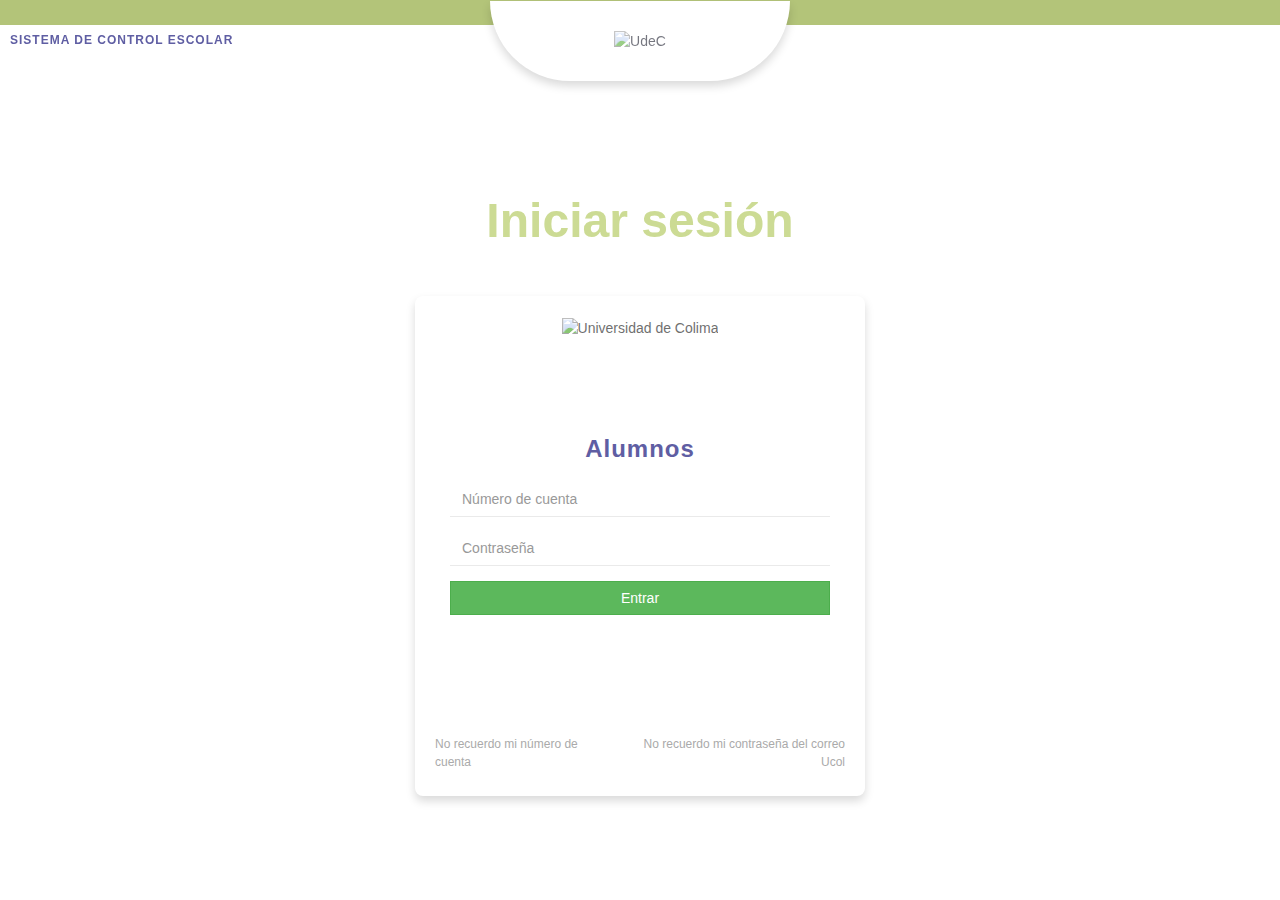
==== commit 5b51d61f: "validations" ====
--- a/index.html
+++ b/index.html
@@ -14,6 +14,7 @@
     <link rel="stylesheet" href="css/bootstrap.css">
     <link rel="stylesheet" href="css/student-layout.css">
     <link rel="stylesheet" href="css/plugins/jquery-ui.css">
+    <link rel="stylesheet" href="css/iniciarsesion.css">
     <script src="assets/js/shared/libs/base.js"></script>
     <script src="assets/js/shared/libs/bootstrap.min.js"></script>
     <script src="assets/js/shared/libs/jquery-1.10.2.min.js"></script>
@@ -78,6 +79,22 @@
                 </div>
             </div>
         </section>
+        <div class="modal" id="password-modal" tabindex="1" role="dialog" aria-labelledby="password-modal" style="display: none;" aria-hidden="false">
+            <div class="modal-dialog" role="document">
+                <div class="modal-content">
+                    <button type="button" class="close-modal" data-dismiss="modal" aria-label="Close"><span aria-hidden="true">×</span></button>
+                    <h3 class="subtitle">
+                        ¿Has olvidado tu contraseña?
+                    </h3>
+                    <p class="help-text">
+                        La contraseña que necesitas es la de tu correo electrónico universitario (terminación <span class="highlight">@ucol.mx</span>).
+                    </p>
+                    <p class="help-text">
+                        En caso de que aún no recuerdes dicha contraseña, te recomendamos llamar al número <span class="highlight">312 31 6 10 00</span>, y solicitar ayuda para recuperar tu contraseña de correo electrónico universitario.
+                    </p>
+                </div>
+            </div>
+        </div>
     </main>
     <script src="./src/js/login.js"></script>
     <!-- Pie de página -->
--- a/css/homePage.css
+++ b/css/homePage.css
@@ -2,7 +2,6 @@
 	margin: 0;
 	padding: 0;
 	box-sizing: border-box;
-	font-family: var(--fuenteUcol);
 }
 *,
 *:before,
@@ -12,15 +11,14 @@
 	box-sizing: border-box;
 }
 body {
-	font-family: var(--fuenteUcol);
-	font-size: 14px;
+	font-size: 13px;
 	line-height: 1.5;
 	text-align: left;
 	margin-bottom: 1rem;
 }
 :root {
 	--colorUcol: #ccdb94;
-	--fuenteUcol: "Poppins", sans-serif;
+	--fuenteUcol: 'Poppins', sans-serif !important;
 	--primary: #5f5ea3;
 	--secondary: #ccdb94;
 	--neutral-500: #aaaaaa;
@@ -38,6 +36,15 @@
 	--semantic-warning-900: #d9ac43;
 	--semantic-warning-000: #ffefcc;
 }
+.input-error {
+    border-bottom: 1px solid var(--semantic-error-900) !important;
+    box-shadow: none !important;
+    -webkit-box-shadow: none !important;
+}
+.field-validation-valid {
+    color: var(--semantic-error-900) !important;
+    font-style: italic;
+}
 /* Fuente NUEVA */
 .main-header {
 	display: flex;
@@ -245,25 +252,7 @@
 	outline: none;
 	-webkit-box-shadow: none;
 }
-.form input:focus {
-	border-bottom: 1px solid var(--primary);
-	box-shadow: none;
-	-webkit-box-shadow: none;
-}
-/* validaciones */
-/* input.form-control:focus, textarea.form-control:focus, div.input-validation-error .select2-choice:focus {
-    border-color: #953b39;
-    -webkit-box-shadow: inset 0 1px 1px rgba(0, 0, 0, 0.075), 0 0 6px #d59392;
-    box-shadow: inset 0 1px 1px rgba(0, 0, 0, 0.075), 0 0 6px #d59392;
-  } */
-.form-control:focus {
-	border-color: #66afe9;
-	outline: 0;
-	-webkit-box-shadow: inset 0 1px 1px rgba(0, 0, 0, 0.075),
-		0 0 8px rgba(102, 175, 233, 0.6);
-	box-shadow: inset 0 1px 1px rgba(0, 0, 0, 0.075),
-		0 0 8px rgba(102, 175, 233, 0.6);
-}
+
 .form-control {
 	display: block;
 	width: 100%;
@@ -363,23 +352,6 @@
 .btn:focus {
 	text-decoration: none;
 }
-.login-form__help {
-	display: flex;
-	height: 40px;
-	justify-content: space-between;
-	width: 100%;
-}
-.login-form__help span {
-	color: var(--neutral-500);
-	cursor: pointer;
-	font-size: 1.3rem;
-}
-.login-form__help span:hover {
-	color: var(--primary);
-}
-.login-form__help span:last-of-type {
-	text-align: right;
-}
 .nugget .profile-picture {
 	/* Que la imagen se ponga dentro */
 	background-position: center;
@@ -402,13 +374,38 @@
 	max-width: 100px; /* Ajusta el ancho del aside según sea necesario */
 	margin-right: 20px;
 }
-aside img {
+aside img:not(.dataAcademic aside img) {
 	/* Hacer circulo perfecto */
 	border-radius: 50%;
 }
-section {
+section:not(.dataAcademic section) {
 	flex: 2; /* Ocupa el doble de espacio que el aside */
 }
+.col1 {
+	flex: 1; /* Ocupa el doble de espacio que el aside */
+	height: auto;
+}
+.col2 {
+	flex: 2; /* Ocupa el doble de espacio que el aside */
+	width: 50%;
+	height: auto;
+}
+.bgPlantel {
+	display: flex;
+	justify-content: space-between;
+	align-items: center;
+	text-align: center;
+	margin-right: 40px;
+}
+.bgPlantel img {
+	background-color: #ccdb94;
+	/* Hacer que lo siguiente se ponga en la siguiente linea */
+	margin-bottom: 20px;
+	/* Poner al 100% de cover */
+	width: 100%;
+	border-radius: 10px;
+}
+
 /* Estilos adicionales según sea necesario */
 .profile-picture {
 	max-width: 100%;
@@ -425,11 +422,15 @@
 .menu-session ul {
 	list-style: none;
 }
+
 .menu-session li {
 	padding: 5px 10px;
 	border-radius: 5px;
 	margin-right: 10px;
 	margin-bottom: 10px;
+}
+.menu-session li a {
+	width: 100%;
 }
 .menu-session li:nth-last-child(1) {
 	/* Dar formato de boton */
@@ -447,7 +448,8 @@
 	color: var(--neutral-800);
 	text-decoration: none;
 }
-.menu-session li:hover:not(li:nth-last-child(1)), li.active {
+.menu-session li:hover:not(li:nth-last-child(1)),
+li.active {
 	a {
 		color: white;
 		text-decoration: none;
@@ -469,24 +471,81 @@
 .resume1 {
 	display: flex;
 	align-items: center;
-    width: 100% !important;
-    justify-content: center;
-}
-
+	width: 100% !important;
+	justify-content: center;
+}
+@media screen and (max-width: 1024px) {
+    .resume1 {
+        flex-direction: column;
+    }
+    
+}
 .resume__item {
 	flex: 0 0 auto; /* Deja que los elementos tengan su propio tamaño y no crezcan */
 	margin-right: 10px; /* Agrega margen entre los elementos (ajusta según sea necesario) */
 	padding: 10px; /* Añade relleno para mejorar la apariencia */
 }
-.resume__item .name{
-    font-size: 1.5rem;
-    font-weight: 600;
-    color: var(--primary);
-}
-.card-acts{
-    align-items: center;
-    text-align: center;
-    width: 100% !important;
-
-}
-
+.resume__item .name,
+.name {
+	font-size: 1.5rem;
+	font-weight: 600;
+	color: var(--primary);
+}
+.name-variant {
+	font-size: 1.5rem;
+	font-weight: 600;
+	color: var(--neutral-800);
+}
+.card-acts {
+	align-items: center;
+	text-align: center;
+	width: 100% !important;
+}
+
+.banner.section img {
+	max-width: 100%;
+}
+.banner {
+	align-items: center;
+	background-color: var(--neutral-200) !important;
+	border-radius: 10px;
+	box-sizing: border-box;
+	column-gap: 20px;
+	display: flex;
+	justify-content: space-around;
+	min-height: 400px;
+	position: relative;
+	width: 100%;
+}
+
+.custom-card .data-blocks {
+	margin-bottom: 10px;
+}
+.links {
+	width: 100%;
+}
+.links h5 {
+	text-align: center;
+}
+.d-none {
+	display: none;
+}
+
+/* Crear table striped */
+.table tbody tr:nth-of-type(odd) {
+	background-color: rgba(0, 0, 0, 0.05);
+}
+tr{
+    height: 9%;
+    font-size: small;
+}
+td{
+    height: auto;
+}
+tr:nth-child(1) {
+	background-color: var(--primary) !important;
+	color: var(--neutral-000);
+}
+tr td:not(:nth-child(1)) {
+	text-align: center;
+}
--- a/css/base2023.css
+++ b/css/base2023.css
@@ -1,6 +1,8 @@
 :root {
     --primary: #5F5EA3;
+    --primary-variant: #3F3E6B;
     --secondary: #CCDB94;
+    --secondary-900: #B3C479;
     --neutral-500: #AAAAAA;
     --neutral-200: #fafafa;
     --neutral-300: #eaeaea;
@@ -10,10 +12,14 @@
     --semantic-error-000: #FFCCCD;
     --semantic-error-900: #D95F61;
     --neutral-000: #FFFFFF;
-    --semantic-info-000: #B4BCEB;
-    --semantic-info-900: #6777D1;
+    --semantic-info-000: #cdd0e1;
+    --semantic-info-900: #445dee;
     --semantic-warning-900: #D9AC43;
     --semantic-warning-000: #FFEFCC;
+    --semantic-success-900: #5DBA5D;
+    --semantic-success-000: #DFF0D8;
+    --semantic-dark-000: #1A1C2B;
+    --semantic-dark-900: #465D72;
 }
 
 body {
@@ -74,7 +80,7 @@
             font-size: 16px;
         }
 
-@media only screen and (max-width: 600px) {
+@media only screen and (max-width: 720px) {
     .main-header__container .module-title .subtitle {
         display: none;
     }
@@ -264,6 +270,31 @@
     margin: 0 0 20px 0;
     text-align: center;
 }
+.subtitle-secondary-variant{
+    color: var(--primary);
+    font-family: 'Poppins', sans-serif !important;
+    font-size: 14px;
+    font-weight: 600;
+    letter-spacing: 1px;
+    margin: 0 0 20px 0;
+    text-align: center !important;
+}
+.subtitle-secondary-variant a{
+    color: var(--secondary);
+    font-family: 'Poppins', sans-serif !important;
+    font-weight: 600;
+    letter-spacing: 1px;
+    margin: 0 0 20px 0;
+    text-align: center;
+}
+.subtitle-secondary-variant a:hover{
+    color: var(--secondary-900);
+    font-family: 'Poppins', sans-serif !important;
+    font-weight: 600;
+    letter-spacing: 1px;
+    margin: 0 0 20px 0;
+    text-align: center;
+}
 /**************************************************/
 input.input-validation-error, div.input-validation-error .select2-choice, textarea.input-validation-error {
     border-color: var(--semantic-error-900) !important;
@@ -275,7 +306,7 @@
     background-color: var(--semantic-error-000);
     border-radius: 3px;
     color: var(--semantic-error-900);
-    font-size: 12px;
+    font-size: 14px;
     font-weight: 600;
     padding: 15px 25px;
     text-align: center;
@@ -292,6 +323,10 @@
     color: var(--semantic-info-900);
 }
 
+.custom-success-alert {
+    background-color: var(--semantic-success-000);
+    color: var(--semantic-success-900);
+}
 /***************************************************/
 .banner {
     align-items: center;
@@ -376,4 +411,10 @@
 
 .margin-y-5 {
     margin: 15px 0;
+}
+
+/**************************************************/
+hr{
+    width: 90%;
+    margin: 0 auto;
 }--- a/css/iniciarsesion.css
+++ b/css/iniciarsesion.css
@@ -0,0 +1,93 @@
+.container {
+    align-items: center;
+    display: flex;
+    flex-direction: column;
+    height: calc(100vh - 100px);
+    justify-content: center;
+    width: 100vw;
+}
+
+.login-form {
+    align-items: center;
+    background-color: var(--neutral-000);
+    border-radius: 8px;
+    display: flex;
+    flex-direction: column;
+    height: 500px;
+    justify-content: space-around;
+    max-width: 450px;
+    width: 100%;
+}
+
+.login-form__logo {
+    height: 100px;
+}
+
+    .login-form__logo > img {
+        opacity: .7;
+    }
+
+.login-form__content {
+    align-items: center;
+    display: flex;
+    flex: 1;
+    flex-direction: column;
+    padding: 20px 0;
+    width: 100%;
+}
+
+.form {
+    align-items: center;
+    display: flex;
+    flex-direction: column;
+    justify-content: center;
+    width: 100%;
+}
+
+    .form .custom-alert {
+        margin-bottom: 30px;
+    }
+
+    .form input {
+        border: none;
+        border-bottom: 1px solid var(--neutral-300);
+        border-radius: 0;
+        box-shadow: none;
+        color: var(--neutral-600);
+        font-size: 1.4rem;
+        outline: none;
+        -webkit-box-shadow: none;
+    }
+
+        .form input:focus {
+            border-bottom: 1px solid var(--primary);
+            box-shadow: none;
+            -webkit-box-shadow: none;
+        }
+
+.login-form__help {
+    display: flex;
+    height: 40px;
+    justify-content: space-between;
+    width: 100%;
+}
+
+    .login-form__help span {
+        color: var(--neutral-500);
+        cursor: pointer;
+        font-size: 1.2rem;
+    }
+
+        .login-form__help span:hover {
+            color: var(--primary);
+        }
+
+
+        .login-form__help span:last-of-type {
+            text-align: right;
+        }
+
+.help-text {
+    color: var( --neutral-800);
+    font-size: 13px;
+}
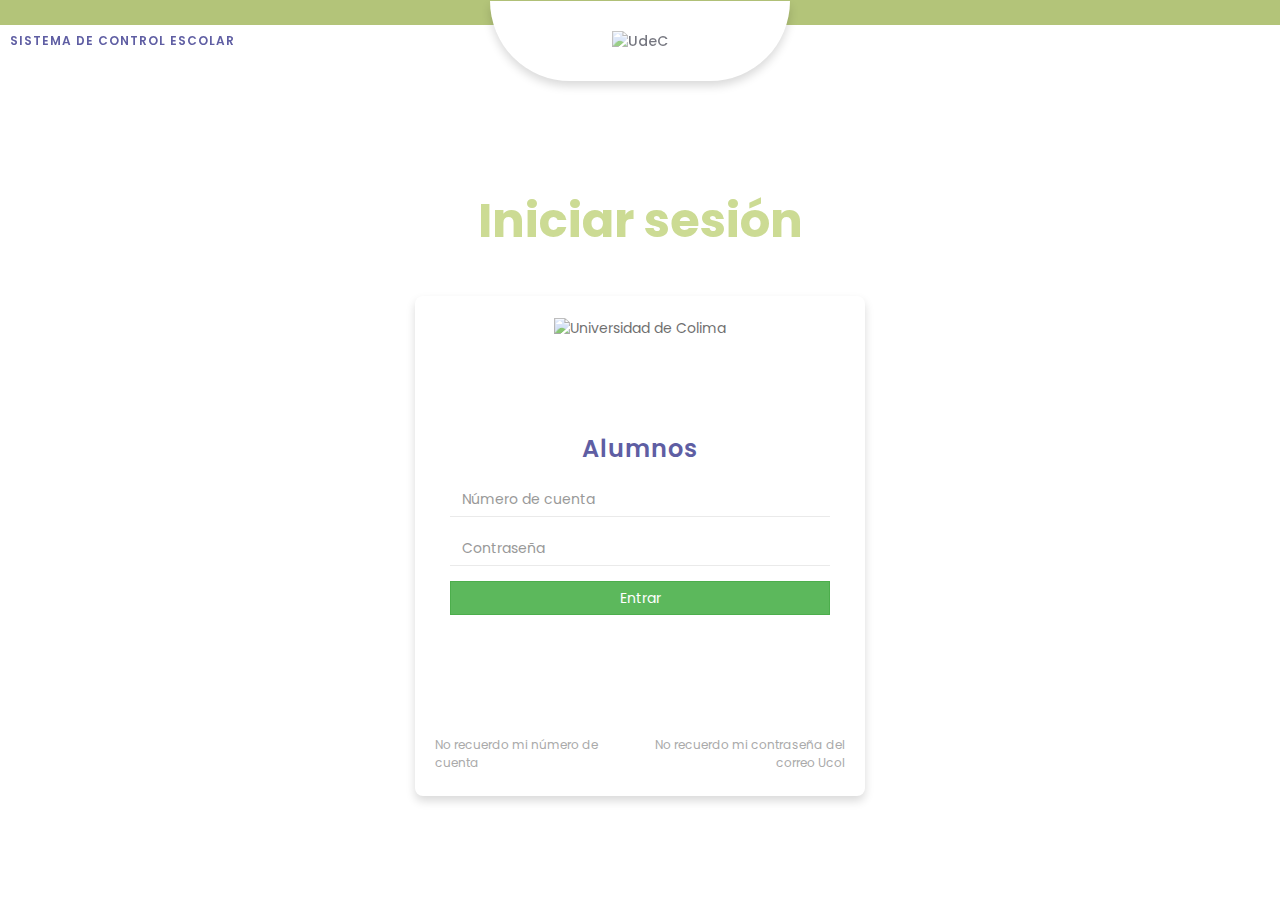
==== commit f8d43832: "responsive all devices" ====
--- a/index.html
+++ b/index.html
@@ -1,5 +1,5 @@
 <!DOCTYPE html>
-<html lang="en" style class=" js flexbox flexboxlegacy canvas canvastext webgl no-touch geolocation postmessage no-websqldatabase indexeddb hashchange history draganddrop websockets rgba hsla multiplebgs backgroundsize borderimage borderradius boxshadow textshadow opacity cssanimations csscolumns cssgradients cssreflections csstransforms csstransforms3d csstransitions fontface generatedcontent video audio localstorage sessionstorage webworkers no-applicationcache svg inlinesvg smil svgclippaths">
+<html lang="es" style class=" js flexbox flexboxlegacy canvas canvastext webgl no-touch geolocation postmessage no-websqldatabase indexeddb hashchange history draganddrop websockets rgba hsla multiplebgs backgroundsize borderimage borderradius boxshadow textshadow opacity cssanimations csscolumns cssgradients cssreflections csstransforms csstransforms3d csstransitions fontface generatedcontent video audio localstorage sessionstorage webworkers no-applicationcache svg inlinesvg smil svgclippaths">
     
 <head>
     <!-- Tus enlaces existentes -->
--- a/css/homePage.css
+++ b/css/homePage.css
@@ -18,7 +18,7 @@
 }
 :root {
 	--colorUcol: #ccdb94;
-	--fuenteUcol: 'Poppins', sans-serif !important;
+	--fuenteUcol: "Poppins", sans-serif !important;
 	--primary: #5f5ea3;
 	--secondary: #ccdb94;
 	--neutral-500: #aaaaaa;
@@ -37,15 +37,24 @@
 	--semantic-warning-000: #ffefcc;
 }
 .input-error {
-    border-bottom: 1px solid var(--semantic-error-900) !important;
-    box-shadow: none !important;
-    -webkit-box-shadow: none !important;
+	border-bottom: 1px solid var(--semantic-error-900) !important;
+	box-shadow: none !important;
+	-webkit-box-shadow: none !important;
 }
 .field-validation-valid {
-    color: var(--semantic-error-900) !important;
-    font-style: italic;
+	color: var(--semantic-error-900) !important;
+	font-style: italic;
 }
 /* Fuente NUEVA */
+h4.title {
+	font-family: "Poppins", sans-serif !important;
+	font-size: 1.8rem;
+	font-weight: 700;
+	text-align: center;
+	text-transform: uppercase;
+	color: var(--neutral-800);
+	margin-bottom: 1rem;
+}
 .main-header {
 	display: flex;
 	height: 82px;
@@ -399,9 +408,6 @@
 }
 .bgPlantel img {
 	background-color: #ccdb94;
-	/* Hacer que lo siguiente se ponga en la siguiente linea */
-	margin-bottom: 20px;
-	/* Poner al 100% de cover */
 	width: 100%;
 	border-radius: 10px;
 }
@@ -464,7 +470,59 @@
 	text-decoration: none;
 	background-color: var(--semantic-error-901);
 }
-
+.responsive-menu-sm > .main-menu {
+	display: none;
+}
+.responsive-menu-sm {
+	bottom: 71px;
+	display: flex;
+	position: fixed;
+	z-index: 1000;
+	right: 0;
+	background-color: var(--neutral-300);
+	border-radius: 5px;
+	padding: 5px;
+	/* Sombras */
+	box-shadow: 0 0 5px rgba(0, 0, 0, 0.15);
+	-webkit-box-shadow: 0 0 5px rgba(0, 0, 0, 0.15);
+}
+.main-menu .menu-session{
+    opacity: 0.9;
+}
+.menu-button {
+	display: flex;
+	align-items: center;
+	justify-content: center;
+	background-color: var(--semantic-dark-900);
+	color: var(--neutral-000);
+	border-radius: 50%;
+	width: 50px;
+	height: 50px;
+	/* Que sea flotante */
+	position: fixed;
+	bottom: 20px;
+	right: 20px;
+	z-index: 100;
+}
+.menu-button.menu-open {
+	width: 100px;
+	height: 50px;
+	border-radius: 40px;
+	/* Agrega otros estilos según sea necesario */
+}
+#menuLbl {
+    display: none;
+}
+/* Click
+border-radius: 40px;
+    width: 100px;
+    height: 50px;
+ */
+.menu-button__icon {
+	font-size: 1.5rem;
+	font-weight: 600;
+}
+/*************/
 .main-container-centered {
 	margin-top: 100px !important;
 }
@@ -475,10 +533,9 @@
 	justify-content: center;
 }
 @media screen and (max-width: 1024px) {
-    .resume1 {
-        flex-direction: column;
-    }
-    
+	.resume1 {
+		flex-direction: column;
+	}
 }
 .resume__item {
 	flex: 0 0 auto; /* Deja que los elementos tengan su propio tamaño y no crezcan */
@@ -535,12 +592,83 @@
 .table tbody tr:nth-of-type(odd) {
 	background-color: rgba(0, 0, 0, 0.05);
 }
-tr{
-    height: 9%;
-    font-size: small;
-}
-td{
-    height: auto;
+/* Responsive table */
+@media screen and (max-width: 518px) {
+	.module-title {
+		display: none !important;
+	}
+	.table-responsive {
+		display: block;
+		width: 100%;
+		overflow-x: auto;
+		-webkit-overflow-scrolling: touch;
+		-ms-overflow-style: -ms-autohiding-scrollbar;
+	}
+	.eval td,
+	td {
+		font-size: xx-small;
+	}
+	/* Centrar texto verticalmente */
+	td,
+	th {
+		vertical-align: middle !important;
+	}
+	.badge-success {
+		background-color: #5cb85c;
+		font-size: xx-small !important;
+		width: 100% !important;
+	}
+	.banner {
+		min-height: auto !important;
+		padding: 10px !important;
+	}
+	.dataAcademic {
+		/* Hacia abajo */
+		flex-direction: column !important;
+	}
+	.bgPlantel {
+		margin-right: 0px !important;
+	}
+	.col2 {
+		width: 100% !important;
+	}
+	/* Poner el padre de bg-profile hacia abajo */
+	#data-profile {
+		flex-direction: column !important;
+	}
+	#data-profile aside {
+		margin-bottom: 10px !important;
+	}
+	/**/
+	.student-profile .schoolar-data ul {
+		border-bottom: 0 !important;
+		font-size: 12px;
+		list-style: none;
+		margin-right: 20px !important;
+		padding-bottom: 0 !important;
+		text-align: right;
+	}
+	.menu-session,
+	.menu-session ul {
+		margin-bottom: 0 !important;
+	}
+	.menu-session li:nth-last-child(1) {
+		margin-bottom: 0 !important;
+	}
+	.menu-session li {
+		margin-right: 5px !important;
+	}
+}
+tr {
+	height: 9%;
+	font-size: small;
+}
+td {
+	height: auto;
+}
+td,
+th {
+	vertical-align: middle !important;
 }
 tr:nth-child(1) {
 	background-color: var(--primary) !important;
@@ -549,3 +677,34 @@
 tr td:not(:nth-child(1)) {
 	text-align: center;
 }
+/* Crear menu flotante
+.menu-float {
+    position: fixed;
+    bottom: 0;
+    right: 0;
+    margin: 0 0 20px 20px;
+    z-index: 100;
+}
+.menu-float ul {
+    list-style: none;
+    padding: 0;
+    margin: 0;
+}
+.menu-float li {
+    margin-bottom: 10px;
+}
+.menu-float li a {
+    display: block;
+    padding: 10px;
+    background-color: var(--primary);
+    color: var(--neutral-000);
+    text-decoration: none;
+    border-radius: 5px;
+    box-shadow: 0 0 5px rgba(0, 0, 0, 0.15);
+}
+.menu-float li a:hover {
+    background-color: var(--secondary);
+}
+.menu-float li a i {
+    margin-right: 10px;
+} */
--- a/css/base2023.css
+++ b/css/base2023.css
@@ -1,3 +1,4 @@
+@import url(https://fonts.googleapis.com/css?family=Poppins:100,100italic,200,200italic,300,300italic,regular,italic,500,500italic,600,600italic,700,700italic,800,800italic,900,900italic);
 :root {
     --primary: #5F5EA3;
     --primary-variant: #3F3E6B;
@@ -194,7 +195,22 @@
 }
 
 /**************************************************/
-
+.badge-success {
+    background-color: var(--secondary-900);
+    color: var(--neutral-000);
+    font-family: 'Poppins', sans-serif !important;
+    font-size: 18px;
+    font-weight: 600;
+    letter-spacing: 1px;
+    margin: 0 0 20px 0;
+    text-align: center;
+    border-radius: 5px;
+    width: 50%;
+    align-self: center;
+    padding: 10px;
+    margin: auto;
+}
+/**************************************************/
 .bg-transparent {
     background-color: transparent;
 }
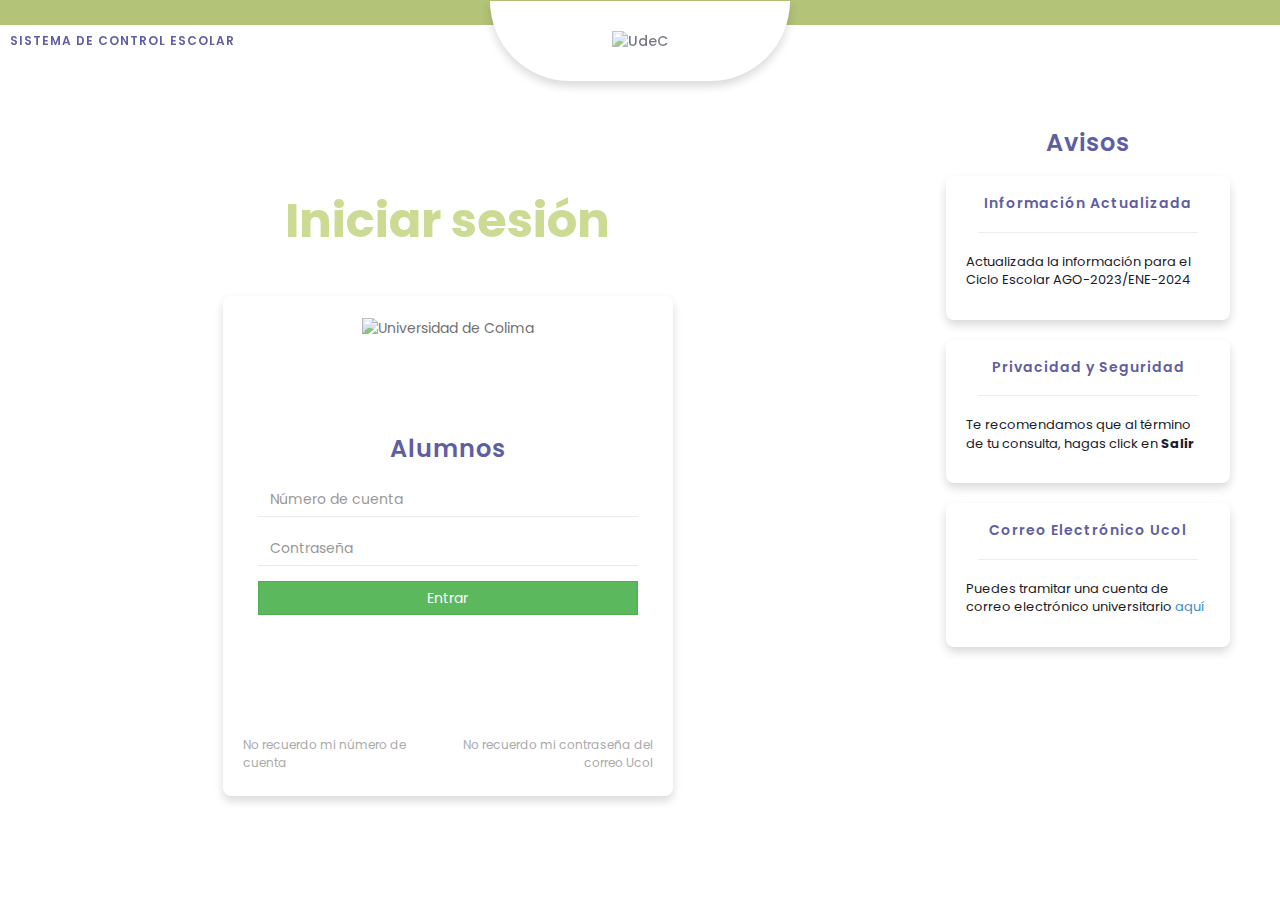
==== commit 25d2d5fc: "style: new responsive" ====
--- a/index.html
+++ b/index.html
@@ -7,7 +7,7 @@
     <meta http-equiv="X-UA-Compatible" content="IE=edge">
     <meta name="viewport" content="width=device-width, initial-scale=1.0">
     <!-- <link href="https://cdn.jsdelivr.net/npm/bootstrap@5.3.0-alpha1/dist/css/bootstrap.min.css" rel="stylesheet" integrity="sha384-GLhlTQ8iRABdZLl6O3oVMWSktQOp6b7In1Zl3/Jr59b6EGGoI1aFkw7cmDA6j6gD" crossorigin="anonymous"> -->
-    <link rel="stylesheet" href='./css/homePage.css'>
+    <link rel="stylesheet" href='css/homePage.css'>
     <link rel="stylesheet" href="css/base2023.css">
     <link rel="stylesheet" href="css/base.css">
     <link rel="stylesheet" href="css/panel.css">
@@ -79,6 +79,37 @@
                 </div>
             </div>
         </section>
+        <aside class="avisos">
+            <h3 class="subtitle">Avisos</h3>
+            <div class="custom-card">
+                <h4 class="subtitle-secondary-variant">
+                    Información Actualizada
+                </h4>
+                <hr>
+                <p class="help-text">
+                    Actualizada la información para el Ciclo Escolar AGO-2023/ENE-2024
+                </p>
+            </div>
+            <div class="custom-card">
+                <h4 class="subtitle-secondary-variant">
+                    Privacidad y Seguridad
+                </h4>
+                <hr>
+                <p class="help-text">
+                    Te recomendamos que al término de tu consulta, hagas click en <b>Salir</b>
+                </p>
+            </div>
+            <div class="custom-card">
+                <h4 class="subtitle-secondary-variant">
+                    Correo Electrónico Ucol
+                </h4>
+                <hr>
+                <p class="help-text">
+                    Puedes tramitar una cuenta de correo electrónico universitario <a href="https://sistemas2.ucol.mx/ucol_id/indexCorreoNew.php">aquí</a>
+                </p>
+            </div>
+            
+        </aside>
         <div class="modal" id="password-modal" tabindex="1" role="dialog" aria-labelledby="password-modal" style="display: none;" aria-hidden="false">
             <div class="modal-dialog" role="document">
                 <div class="modal-content">
--- a/css/homePage.css
+++ b/css/homePage.css
@@ -145,10 +145,49 @@
 	border: 0;
 }
 .main-content {
-	display: flex;
-	justify-content: center;
-	height: calc(100vh - 100px);
-	padding-top: 100px;
+	display: grid !important;
+    grid-template-columns: 70% 30%;
+    grid-template-rows: 100%;
+    grid-template-areas: "main-profile main-menu";
+}
+
+.main-content > aside {
+    grid-area: main-menu;
+}
+.main-content > section {
+    grid-area: main-profile;
+}
+.avisos{
+    margin: 30px;
+}
+.avisos > .custom-card{
+    padding: 20px;
+    margin: 20px;
+}
+
+/* ---------------------- responsividad en main-content --------------------- */
+@media screen and (max-width: 1024px) {
+    .main-content {
+        display: flex !important;
+        flex-direction: column;
+    }
+    .main-content > aside {
+        order: 2;
+    }
+    .main-content > section {
+        order: 1;
+    }
+    .avisos{
+        margin: 30px;
+        /* Alinear al centro todo */
+        display: flex;
+        justify-content: center;
+        align-items: center;
+        flex-direction: column;
+    }
+    .avisos > .custom-card{
+        width: 50%;
+    }
 }
 #tituloSiceuc {
 	font-size: 1.3rem;
@@ -439,11 +478,9 @@
 	width: 100%;
 }
 .menu-session li:nth-last-child(1) {
-	/* Dar formato de boton */
-	border: 1px solid #ccc;
-	background-color: var(--semantic-error-900);
 	a {
-		color: white;
+		color: var(--semantic-error-900);
+        font-weight: 600;
 	}
 	border-radius: 5px;
 	padding: 5px 10px;
@@ -466,7 +503,11 @@
 	background-color: var(--primary);
 }
 .menu-session li:nth-last-child(1):hover {
-	color: white;
+    a {
+		color: white;
+		text-decoration: none;
+		background-color: var(--semantic-error-901);
+	}
 	text-decoration: none;
 	background-color: var(--semantic-error-901);
 }
@@ -496,28 +537,25 @@
 	background-color: var(--semantic-dark-900);
 	color: var(--neutral-000);
 	border-radius: 50%;
-	width: 50px;
-	height: 50px;
+	width: 60px;
+	height: 60px;
 	/* Que sea flotante */
 	position: fixed;
 	bottom: 20px;
 	right: 20px;
 	z-index: 100;
+    font-size: medium;
 }
 .menu-button.menu-open {
 	width: 100px;
-	height: 50px;
+	height: 60px;
 	border-radius: 40px;
 	/* Agrega otros estilos según sea necesario */
 }
 #menuLbl {
     display: none;
-}
-/* Click
-border-radius: 40px;
-    width: 100px;
-    height: 50px;
- */
+    margin-left: 4px;
+}
 .menu-button__icon {
 	font-size: 1.5rem;
 	font-weight: 600;
@@ -592,10 +630,34 @@
 .table tbody tr:nth-of-type(odd) {
 	background-color: rgba(0, 0, 0, 0.05);
 }
+@media screen and (max-width: 1024px) {
+    .responsive-menu-sm > nav > .custom-card > .user-data > div:nth-child(2){
+        font-size: small;
+    }
+    .responsive-menu-sm > nav > .custom-card > .schoolar-data > ul{
+        list-style: none;
+        text-align: right;
+        font-size: smaller;
+    }
+    .main-profile{
+        display: none   !important;
+    }
+}
 /* Responsive table */
 @media screen and (max-width: 518px) {
-	.module-title {
-		display: none !important;
+    .main-profile{
+        display: none   !important;
+    }
+    .responsive-menu-sm > nav > .custom-card > .user-data > div:nth-child(2){
+        font-size: small;
+    }
+    .responsive-menu-sm > nav > .custom-card > .schoolar-data > ul{
+        list-style: none;
+        text-align: right;
+        font-size: smaller;
+    }
+	.short-subtitle {
+		font-size: small !important;
 	}
 	.table-responsive {
 		display: block;
@@ -608,7 +670,6 @@
 	td {
 		font-size: xx-small;
 	}
-	/* Centrar texto verticalmente */
 	td,
 	th {
 		vertical-align: middle !important;
@@ -623,7 +684,6 @@
 		padding: 10px !important;
 	}
 	.dataAcademic {
-		/* Hacia abajo */
 		flex-direction: column !important;
 	}
 	.bgPlantel {
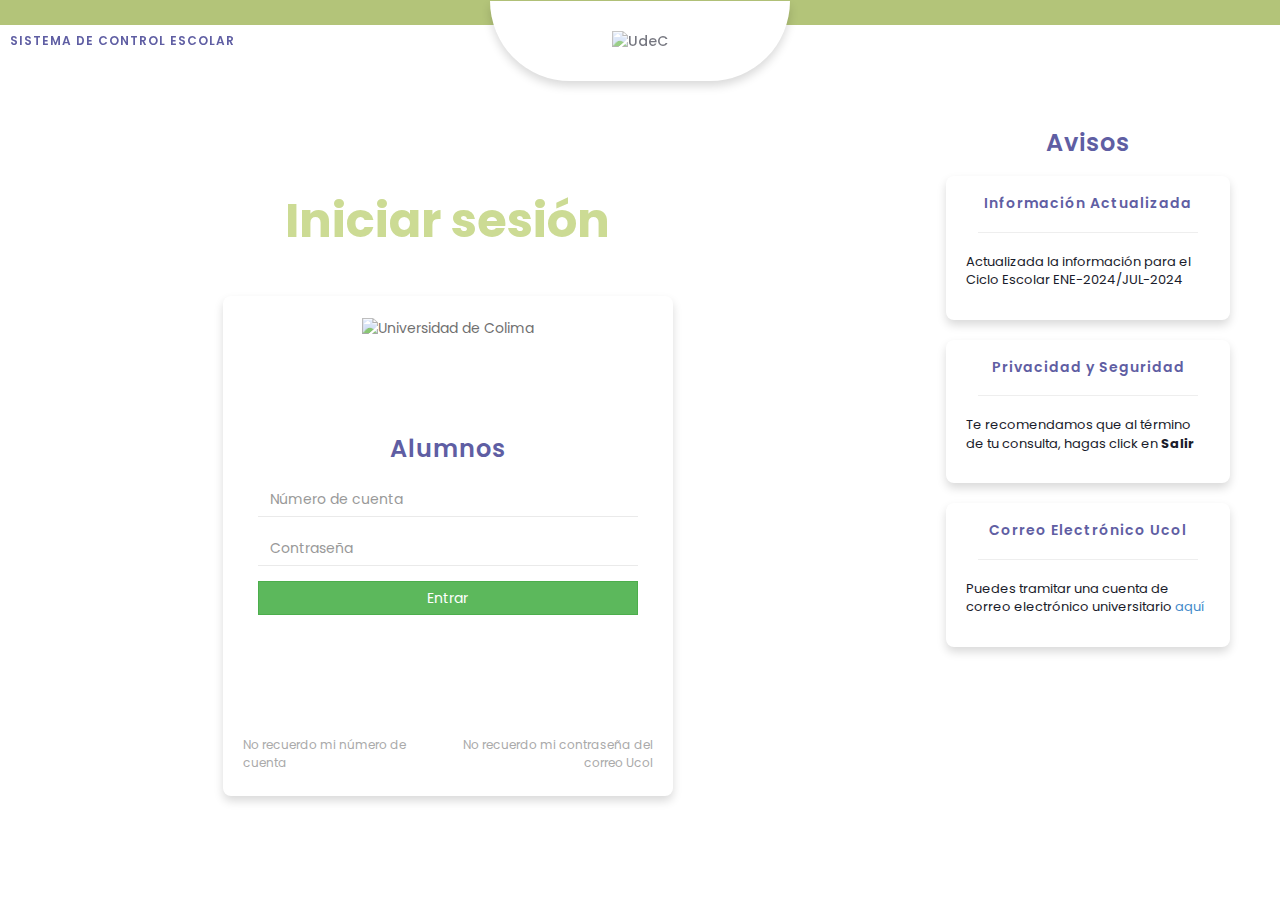
==== commit a8aa65fb: "vamos" ====
--- a/index.html
+++ b/index.html
@@ -87,7 +87,7 @@
                 </h4>
                 <hr>
                 <p class="help-text">
-                    Actualizada la información para el Ciclo Escolar AGO-2023/ENE-2024
+                    Actualizada la información para el Ciclo Escolar ENE-2024/JUL-2024
                 </p>
             </div>
             <div class="custom-card">
--- a/css/homePage.css
+++ b/css/homePage.css
@@ -166,17 +166,21 @@
 }
 
 /* ---------------------- responsividad en main-content --------------------- */
-@media screen and (max-width: 1024px) {
+@media screen and (max-width: 472px) {
     .main-content {
         display: flex !important;
         flex-direction: column;
     }
+    .container {
+        margin-top:200%;
+    }
     .main-content > aside {
         order: 2;
     }
     .main-content > section {
         order: 1;
     }
+    
     .avisos{
         margin: 30px;
         /* Alinear al centro todo */
@@ -188,6 +192,61 @@
     .avisos > .custom-card{
         width: 50%;
     }
+}
+@media screen and (min-width: 473px) and (max-width: 520px) {
+    .main-content {
+        display: flex !important;
+        flex-direction: column;
+    }
+    .container {
+        margin-top:160%;
+    }
+    .main-content > aside {
+        order: 2;
+    }
+    .main-content > section {
+        order: 1;
+    }
+    
+    .avisos{
+        margin: 30px;
+        /* Alinear al centro todo */
+        display: flex;
+        justify-content: center;
+        align-items: center;
+        flex-direction: column;
+    }
+    .avisos > .custom-card{
+        width: 50%;
+    }
+}
+@media screen and (min-width: 521px) and (max-width: 600px) {
+    .main-content {
+        display: flex !important;
+        flex-direction: column;
+    }
+    .container {
+        margin-top:140%;
+    }
+    .main-content > aside {
+        order: 2;
+    }
+    .main-content > section {
+        order: 1;
+    }
+    
+    .avisos{
+        margin: 30px;
+        /* Alinear al centro todo */
+        display: flex;
+        justify-content: center;
+        align-items: center;
+        flex-direction: column;
+    }
+    .avisos > .custom-card{
+        width: 50%;
+    }
+    
 }
 #tituloSiceuc {
 	font-size: 1.3rem;
